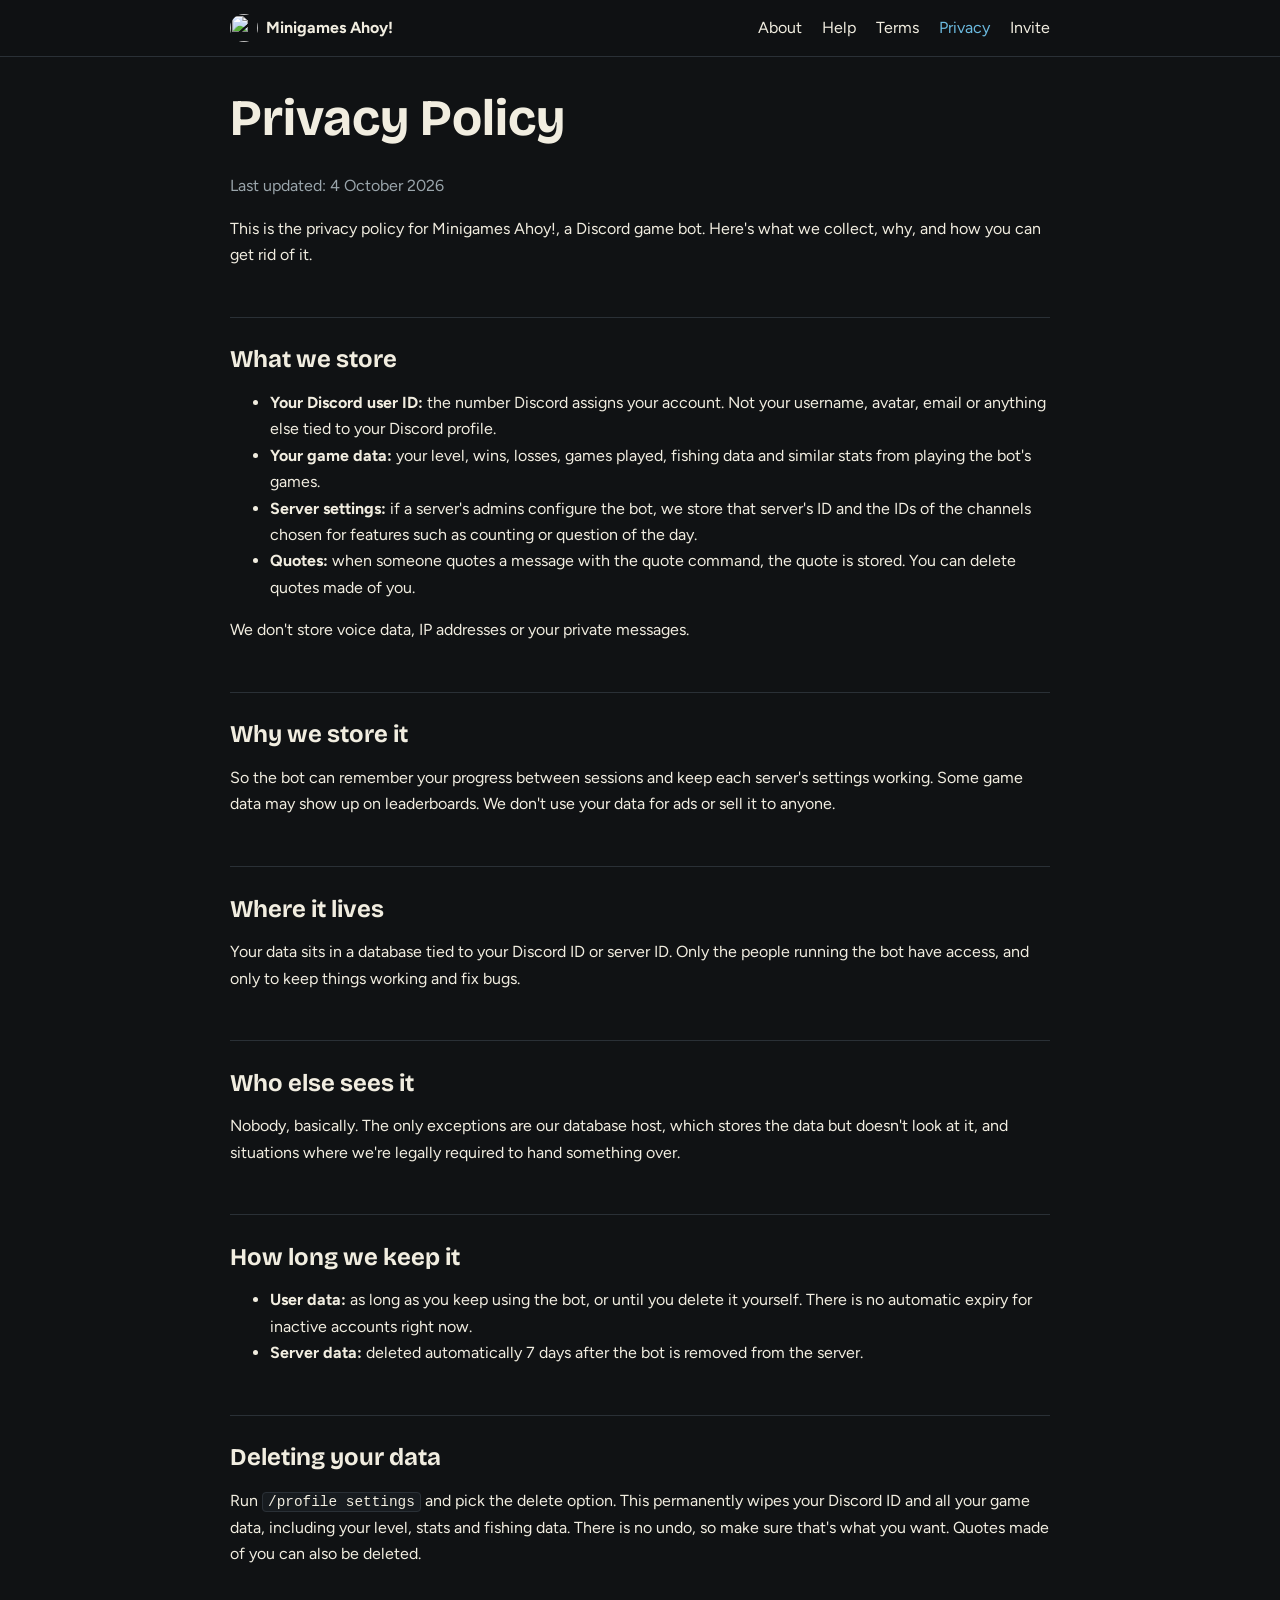
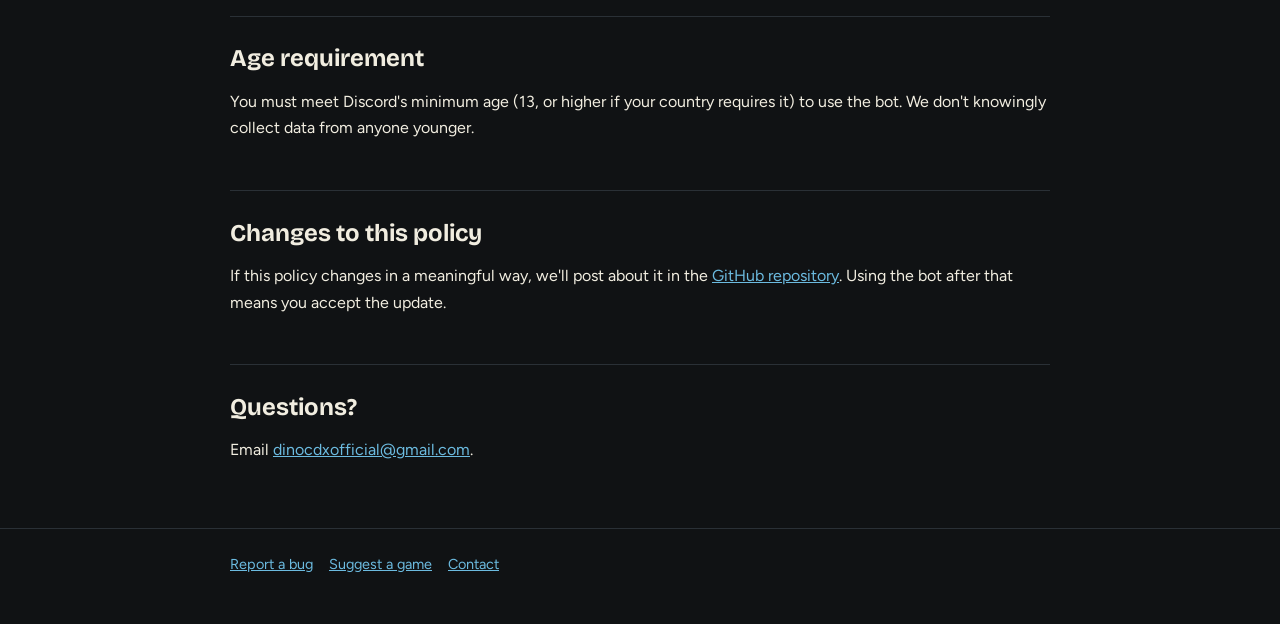
==== privacy.html @ 529239ad "Add files via upload" ====
<!doctype html>
<html lang="en">
<head>
<meta charset="utf-8">
<meta name="viewport" content="width=device-width,initial-scale=1">
<title>Privacy Policy | Minigames Ahoy!</title>
<meta name="theme-color" content="#101214">
<link rel="icon" href="assets/logo.png">
<link rel="preconnect" href="https://fonts.googleapis.com"><link rel="preconnect" href="https://fonts.gstatic.com" crossorigin>
<link rel="stylesheet" href="https://fonts.googleapis.com/css2?family=Bricolage+Grotesque:wght@600;800&family=Figtree:wght@400;600&display=swap">
<link rel="stylesheet" href="style.css">
</head>
<body>
<header class="top" id="top"></header>
<main class="wrap doc">
  <h1 style="margin-top:2rem">Privacy Policy</h1>
  <p class="date">Last updated: 4 October 2026</p>
  <p>This is the privacy policy for Minigames Ahoy!, a Discord game bot. Here's what we collect, why, and how you can get rid of it.</p>

  <h2>What we store</h2>
  <ul>
    <li><b>Your Discord user ID:</b> the number Discord assigns your account. Not your username, avatar, email or anything else tied to your Discord profile.</li>
    <li><b>Your game data:</b> your level, wins, losses, games played, fishing data and similar stats from playing the bot's games.</li>
    <li><b>Server settings:</b> if a server's admins configure the bot, we store that server's ID and the IDs of the channels chosen for features such as counting or question of the day.</li>
    <li><b>Quotes:</b> when someone quotes a message with the quote command, the quote is stored. You can delete quotes made of you.</li>
  </ul>
  <p>We don't store voice data, IP addresses or your private messages.</p>

  <h2>Why we store it</h2>
  <p>So the bot can remember your progress between sessions and keep each server's settings working. Some game data may show up on leaderboards. We don't use your data for ads or sell it to anyone.</p>

  <h2>Where it lives</h2>
  <p>Your data sits in a database tied to your Discord ID or server ID. Only the people running the bot have access, and only to keep things working and fix bugs.</p>

  <h2>Who else sees it</h2>
  <p>Nobody, basically. The only exceptions are our database host, which stores the data but doesn't look at it, and situations where we're legally required to hand something over.</p>

  <h2>How long we keep it</h2>
  <ul>
    <li><b>User data:</b> as long as you keep using the bot, or until you delete it yourself. There is no automatic expiry for inactive accounts right now.</li>
    <li><b>Server data:</b> deleted automatically 7 days after the bot is removed from the server.</li>
  </ul>

  <h2>Deleting your data</h2>
  <p>Run <code>/profile settings</code> and pick the delete option. This permanently wipes your Discord ID and all your game data, including your level, stats and fishing data. There is no undo, so make sure that's what you want. Quotes made of you can also be deleted.</p>

  <h2>Age requirement</h2>
  <p>You must meet Discord's minimum age (13, or higher if your country requires it) to use the bot. We don't knowingly collect data from anyone younger.</p>

  <h2>Changes to this policy</h2>
  <p>If this policy changes in a meaningful way, we'll post about it in the <a href="https://github.com/DinoCDX/minigames-ahoy-issues">GitHub repository</a>. Using the bot after that means you accept the update.</p>

  <h2>Questions?</h2>
  <p>Email <a href="mailto:dinocdxofficial@gmail.com">dinocdxofficial@gmail.com</a>.</p>
</main>
<footer id="foot"></footer>
<script src="site.js"></script>
</body>
</html>
---- style.css ----
:root{--ink:#101214;--panel:#171b1f;--chalk:#f1ede0;--mut:#9aa5ab;--sea:#2f86b0;--line:#2a3036}
*{box-sizing:border-box}
html{scroll-padding-top:4rem}
body{margin:0;background:var(--ink);color:var(--chalk);font:16px/1.65 Figtree,system-ui,sans-serif}
h1,h2,h3{font-family:"Bricolage Grotesque",Figtree,sans-serif;line-height:1.15;margin:0 0 .5em}
h1{font-size:clamp(2rem,6vw,3.2rem)}h2{font-size:1.5rem;margin-top:2em}h3{font-size:1.15rem}
a{color:#6cbbe0}a:hover{color:#fff}
:focus-visible{outline:2px solid var(--sea);outline-offset:2px}
code{background:var(--panel);border:1px solid var(--line);border-radius:4px;padding:.05em .35em;font-size:.9em}
.wrap{max-width:860px;margin:0 auto;padding:0 1.25rem}
header.top{border-bottom:1px solid var(--line);position:sticky;top:0;background:rgba(16,18,20,.92);backdrop-filter:blur(6px);z-index:5}
header.top .wrap{display:flex;align-items:center;gap:1.25rem;height:3.5rem;overflow-x:auto}
header.top a{color:var(--chalk);text-decoration:none;white-space:nowrap}
header.top a.brand{display:flex;align-items:center;gap:.5rem;font-weight:700;margin-right:auto}
header.top a.brand img{width:28px;height:28px;border-radius:50%}
header.top a[aria-current]{color:#6cbbe0}
.hero{position:relative;margin-bottom:4.5rem}
.hero .banner{display:block;width:100%;max-height:300px;object-fit:cover;border-bottom:1px solid var(--line)}
.hero .logo{position:absolute;left:max(1.25rem,calc(50% - 430px + 1.25rem));bottom:-3.5rem;width:112px;height:112px;border-radius:50%;border:5px solid var(--ink);background:var(--ink)}
.lede{font-size:1.2rem;color:var(--mut);max-width:34rem}
.btns{display:flex;flex-wrap:wrap;gap:.75rem;margin:1.5rem 0}
.btn{display:inline-block;padding:.65rem 1.2rem;border-radius:8px;border:1px solid var(--line);color:var(--chalk);text-decoration:none;font-weight:600}
.btn:hover{border-color:var(--sea);color:#fff}
.btn.primary{background:var(--sea);border-color:var(--sea);color:#fff}
.btn.primary:hover{background:#3b97c4}
.stat{color:var(--mut);margin:0}
.grid{display:grid;grid-template-columns:repeat(auto-fit,minmax(240px,1fr));gap:1rem;margin:1rem 0}
.grid div{border:1px solid var(--line);border-radius:10px;padding:1rem 1.1rem;background:var(--panel)}
.grid h3{margin-bottom:.3rem}.grid p{margin:0;color:var(--mut)}
.warn{border-left:3px solid var(--sea);padding-left:1rem;color:var(--mut)}
#q{width:100%;padding:.7rem 1rem;font:inherit;color:var(--chalk);background:var(--panel);border:1px solid var(--line);border-radius:8px}
.chips{display:flex;flex-wrap:wrap;gap:.5rem;margin:1rem 0}
.chips button{font:inherit;font-size:.9rem;color:var(--chalk);background:none;border:1px solid var(--line);border-radius:99px;padding:.25rem .8rem;cursor:pointer}
.chips button[aria-pressed=true]{background:var(--sea);border-color:var(--sea)}
details{border:1px solid var(--line);border-radius:8px;background:var(--panel);margin:.5rem 0}
summary{padding:.65rem 1rem;cursor:pointer;font-weight:600}
details .body{padding:0 1rem 1rem;color:var(--mut);white-space:pre-line}
details .body h4{margin:1rem 0 .2rem;color:var(--chalk)}
.nodesc{font-style:italic}
.doc h2{border-top:1px solid var(--line);padding-top:1.2em}
.doc .date{color:var(--mut)}
footer{border-top:1px solid var(--line);margin-top:4rem;padding:1.5rem 0 3rem;color:var(--mut);font-size:.9rem}
footer a{margin-right:1rem}
@media(prefers-reduced-motion:no-preference){.hero .logo{animation:bob 6s ease-in-out infinite}@keyframes bob{50%{transform:translateY(-4px)}}}
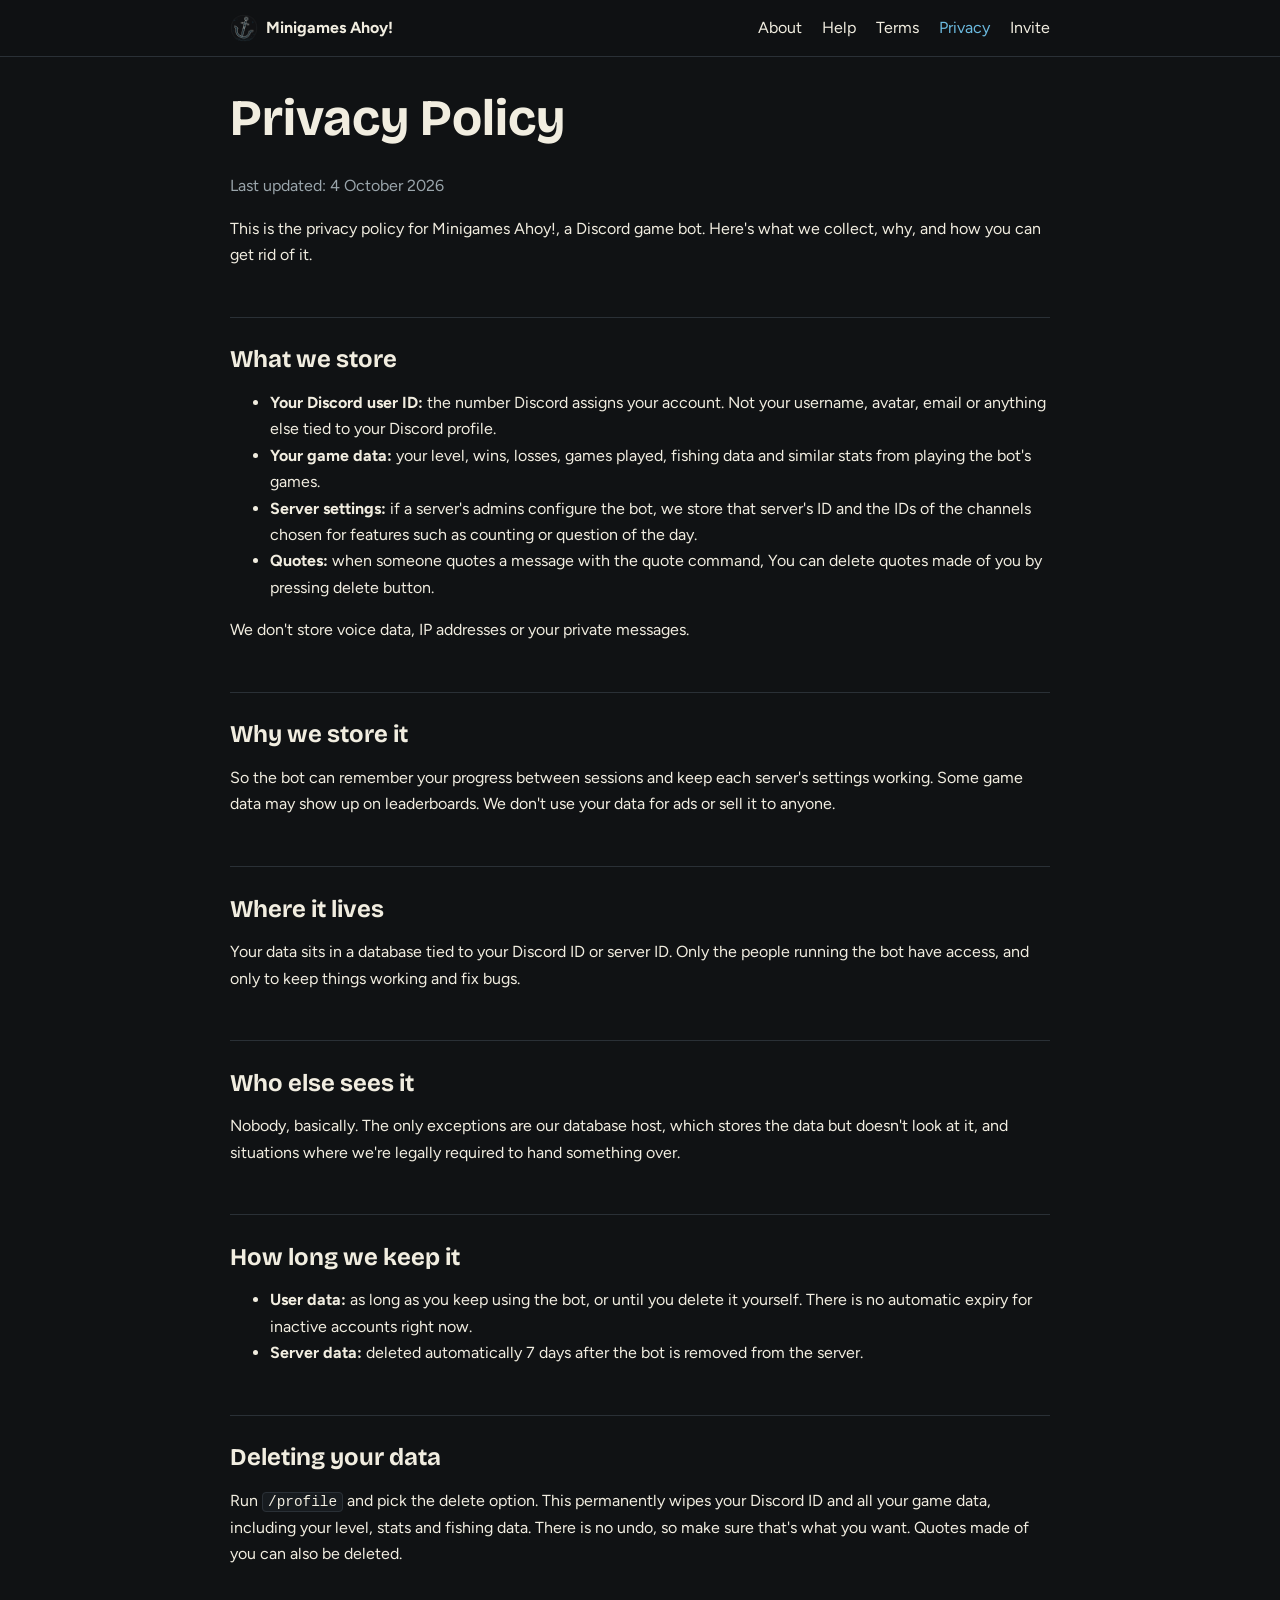
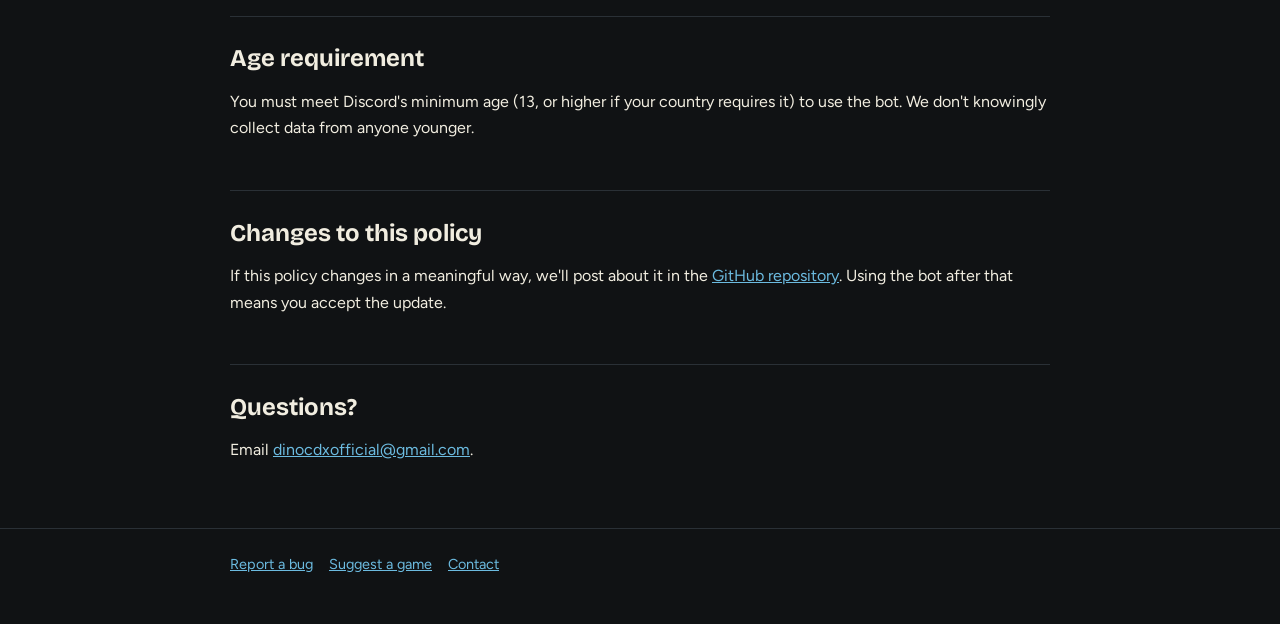
==== commit 430f530f: "Update privacy.html" ====
--- a/privacy.html
+++ b/privacy.html
@@ -22,7 +22,7 @@
     <li><b>Your Discord user ID:</b> the number Discord assigns your account. Not your username, avatar, email or anything else tied to your Discord profile.</li>
     <li><b>Your game data:</b> your level, wins, losses, games played, fishing data and similar stats from playing the bot's games.</li>
     <li><b>Server settings:</b> if a server's admins configure the bot, we store that server's ID and the IDs of the channels chosen for features such as counting or question of the day.</li>
-    <li><b>Quotes:</b> when someone quotes a message with the quote command, the quote is stored. You can delete quotes made of you.</li>
+    <li><b>Quotes:</b> when someone quotes a message with the quote command, You can delete quotes made of you by pressing delete button.</li>
   </ul>
   <p>We don't store voice data, IP addresses or your private messages.</p>
 
@@ -42,7 +42,7 @@
   </ul>
 
   <h2>Deleting your data</h2>
-  <p>Run <code>/profile settings</code> and pick the delete option. This permanently wipes your Discord ID and all your game data, including your level, stats and fishing data. There is no undo, so make sure that's what you want. Quotes made of you can also be deleted.</p>
+  <p>Run <code>/profile</code> and pick the delete option. This permanently wipes your Discord ID and all your game data, including your level, stats and fishing data. There is no undo, so make sure that's what you want. Quotes made of you can also be deleted.</p>
 
   <h2>Age requirement</h2>
   <p>You must meet Discord's minimum age (13, or higher if your country requires it) to use the bot. We don't knowingly collect data from anyone younger.</p>
